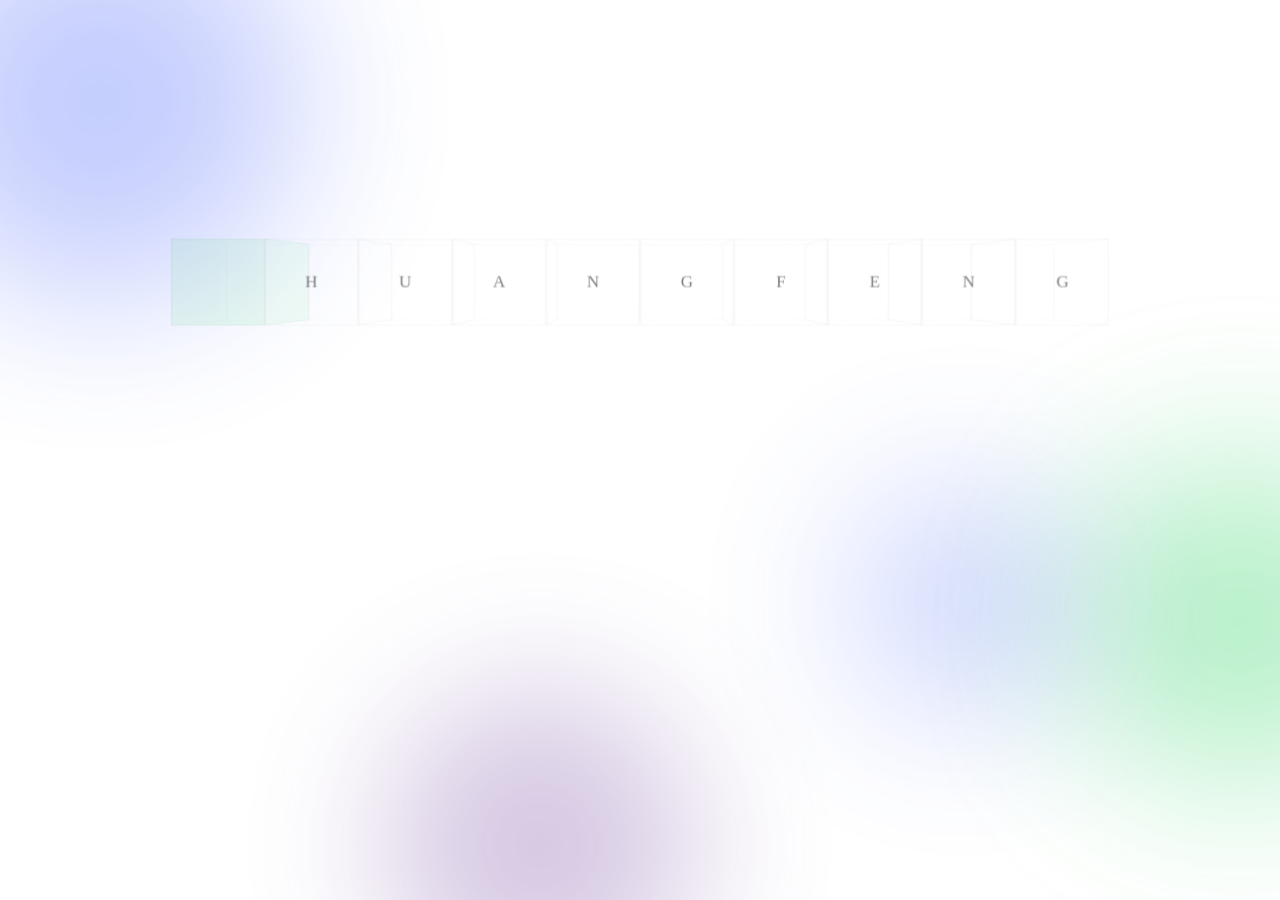
==== index.html @ 44c10cb2 "Initial commit: M3Webside 静态导航网站" ====
<!DOCTYPE html>
<html lang="zh">

<head>
    <meta charset="UTF-8">
    <meta name="viewport" content="width=device-width, initial-scale=1.0">
    <title>M3 - 导航系统</title>
    <link rel="shortcut icon" href="./assets/images/favicon.png">
    <meta name="author" content="M3">
    <meta name="keywords" content="M3,导航,报关,海关,码头">
    <meta name="description" content="M3 - 导航系统">
    <meta http-equiv="refresh" content="0;url=./cn/">
</head>

<body>
    <p>正在跳转到 <a href="./cn/">M3导航系统</a>...</p>
</body>

</html>
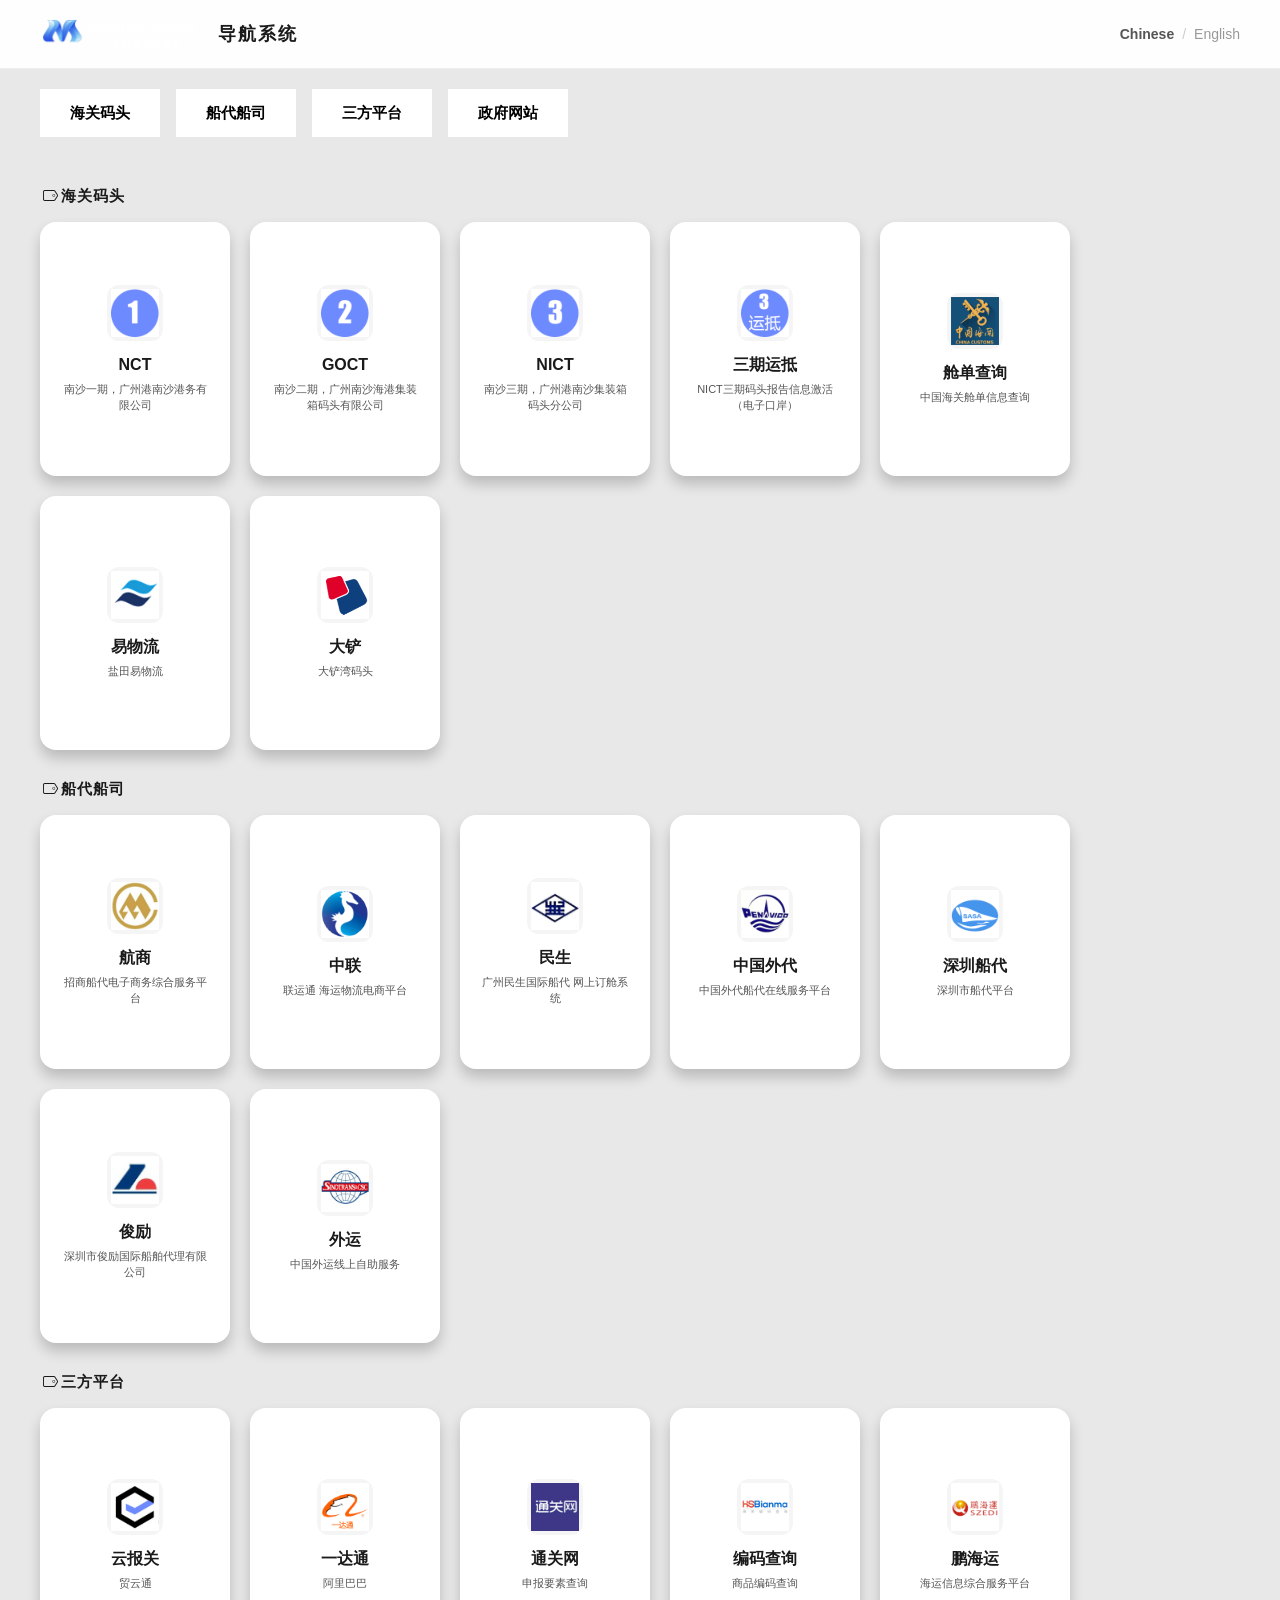
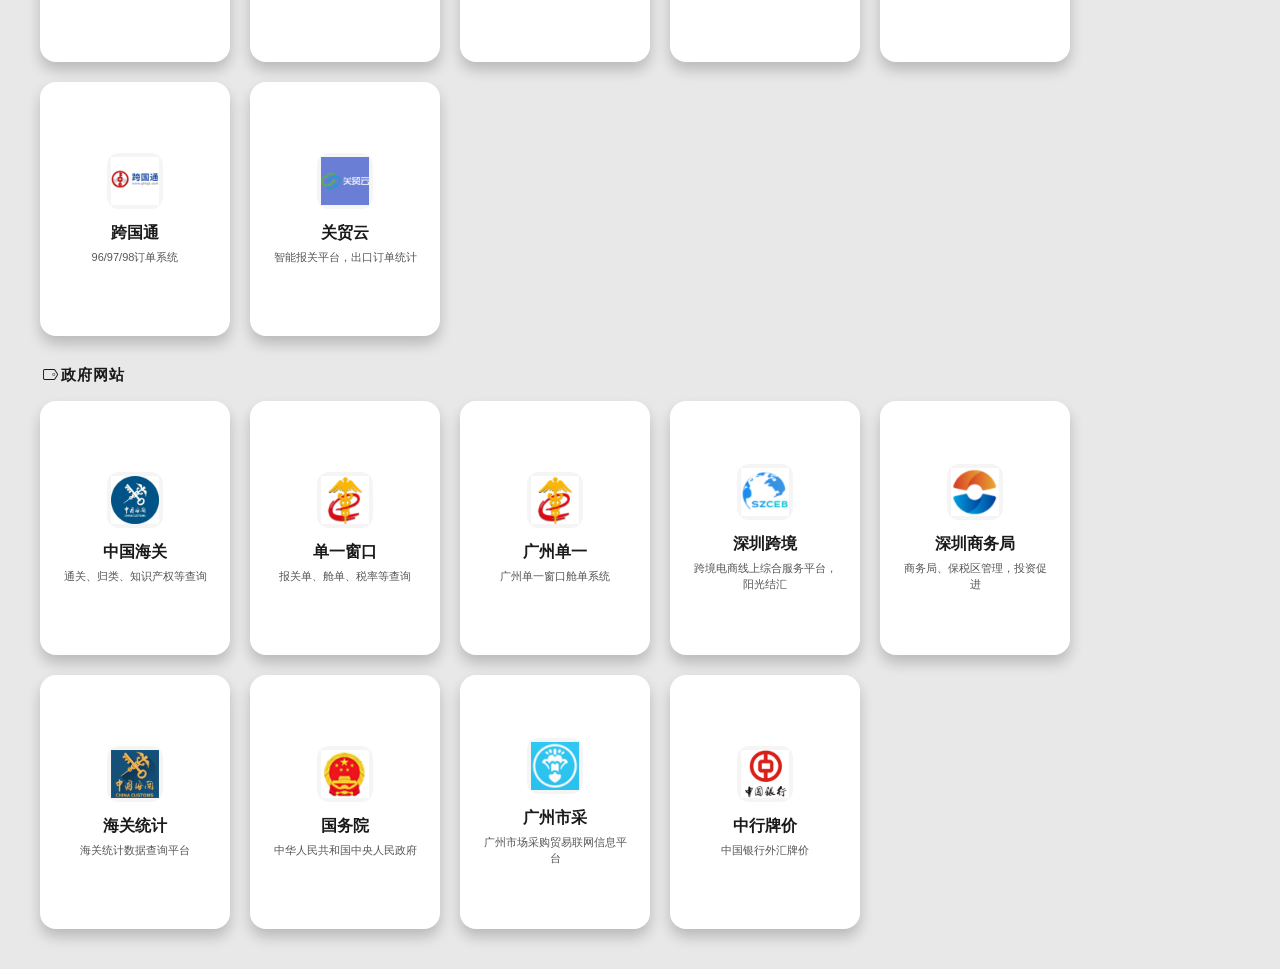
==== commit f885daaf: "Skip loading page - redirect directly to nav.html" ====
--- a/index.html
+++ b/index.html
@@ -9,7 +9,7 @@
     <meta name="author" content="M3">
     <meta name="keywords" content="M3,导航,报关,海关,码头">
     <meta name="description" content="M3 - 导航系统">
-    <meta http-equiv="refresh" content="0;url=./cn/">
+    <meta http-equiv="refresh" content="0;url=./cn/nav.html">
 </head>
 
 <body>
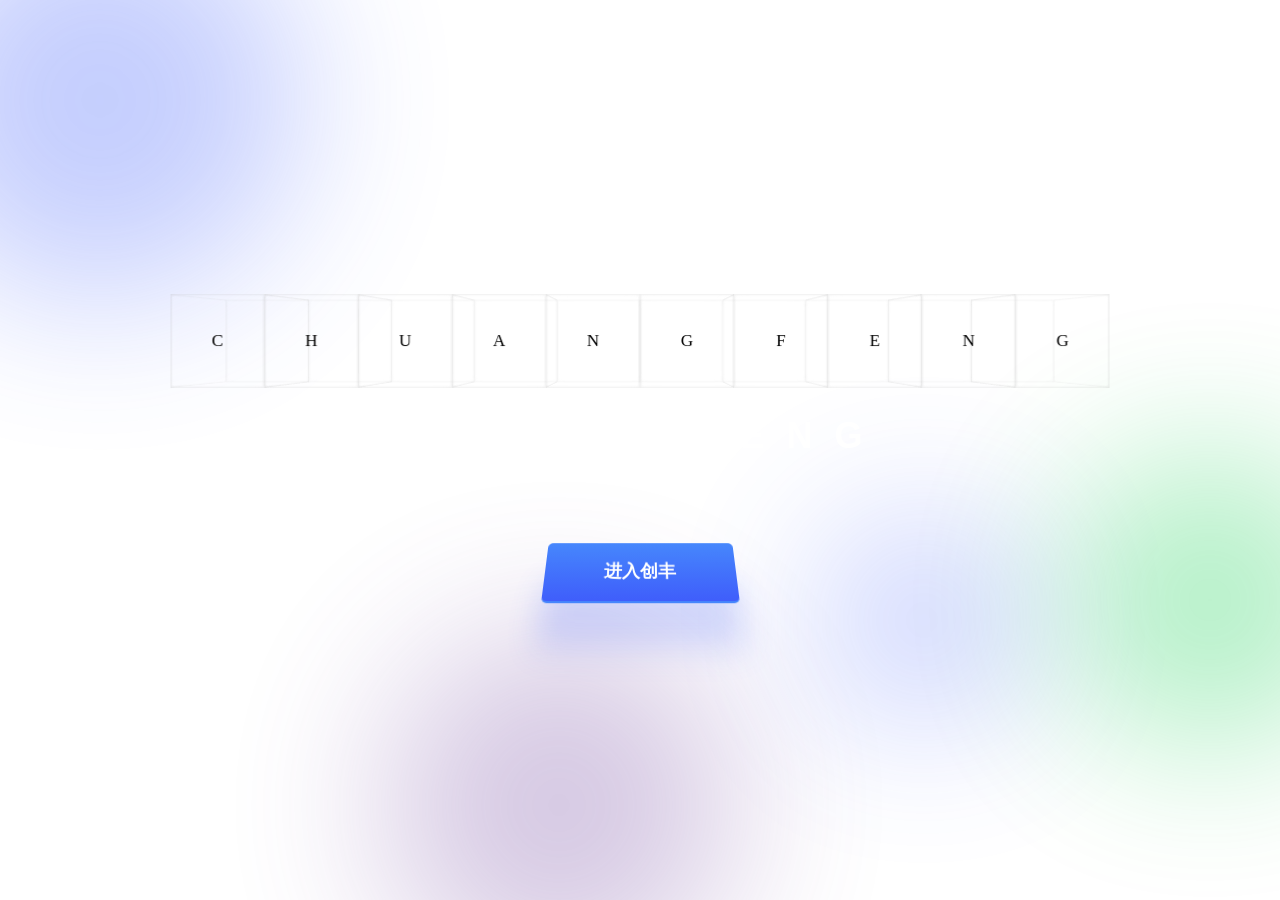
==== commit ca878248: "Replace index.html with CHUANGFENG loading animation page" ====
--- a/index.html
+++ b/index.html
@@ -1,19 +1,253 @@
 <!DOCTYPE html>
-<html lang="zh">
-
+<html lang="zh-CN">
 <head>
     <meta charset="UTF-8">
     <meta name="viewport" content="width=device-width, initial-scale=1.0">
-    <title>M3 - 导航系统</title>
+    <title>M3 - Loading</title>
     <link rel="shortcut icon" href="./assets/images/favicon.png">
-    <meta name="author" content="M3">
-    <meta name="keywords" content="M3,导航,报关,海关,码头">
-    <meta name="description" content="M3 - 导航系统">
-    <meta http-equiv="refresh" content="0;url=./cn/nav.html">
+    <style>
+        * { margin:0; padding:0; box-sizing: border-box; }
+        body {
+            position: fixed; inset: 0;
+            display: flex; align-items: center; justify-content: center;
+            background: linear-gradient(135deg, #667eea 0%, #764ba2 100%);
+            overflow: hidden;
+        }
+
+        /* ===== 背景光斑（CSS动画模拟）===== */
+        .bg-spots {
+            position: fixed; inset: 0;
+            pointer-events: none;
+            overflow: hidden;
+        }
+        .spot {
+            position: absolute;
+            border-radius: 50%;
+            filter: blur(80px);
+            opacity: 0.3;
+            animation: spot-float 8s ease-in-out infinite;
+        }
+        .spot:nth-child(1) { width: 400px; height: 400px; background: #3F5EFB; top: -100px; left: -100px; animation-delay: 0s; }
+        .spot:nth-child(2) { width: 300px; height: 300px; background: #00cc44; top: 50%; right: -80px; animation-delay: -2s; }
+        .spot:nth-child(3) { width: 350px; height: 350px; background: #764ba2; bottom: -80px; left: 30%; animation-delay: -4s; }
+        .spot:nth-child(4) { width: 200px; height: 200px; background: #3F5EFB; bottom: 20%; right: 20%; animation-delay: -6s; }
+        @keyframes spot-float {
+            0%, 100% { transform: translate(0, 0) scale(1); }
+            25%       { transform: translate(30px, 20px) scale(1.1); }
+            50%       { transform: translate(-20px, 40px) scale(0.9); }
+            75%       { transform: translate(40px, -20px) scale(1.05); }
+        }
+
+        /* ===== 全页面居中内容 ===== */
+        .loading-wrapper {
+            display: flex; flex-direction: column; align-items: center;
+            position: relative; z-index: 2;
+        }
+
+        /* ===== 3D格子：从上方掉落动画 ===== */
+        .wrapper-grid {
+            --animation-duration: 3s;
+            --cube-color: #ffffff15;
+            --highlight-color: #00cc44;
+            --cube-width: 88px;
+            --cube-height: 88px;
+
+            position: relative;
+            display: grid;
+            grid-template-columns: repeat(10, var(--cube-width));
+            width: calc(10 * var(--cube-width));
+            height: var(--cube-height);
+            perspective: 700px;
+            margin-bottom: 30px;
+
+            /* 入场动画：从上方掉落 */
+            animation: cubes-drop 1s cubic-bezier(0.175, 0.885, 0.32, 1.275) forwards;
+            opacity: 0;
+            transform: translateY(-120px) rotateX(45deg);
+        }
+        @keyframes cubes-drop {
+            0%   { opacity: 0; transform: translateY(-120px) rotateX(45deg); }
+            100% { opacity: 1; transform: translateY(0) rotateX(0deg); }
+        }
+        .cube {
+            position: relative;
+            transform-style: preserve-3d;
+        }
+        .face {
+            position: absolute;
+            display: flex; align-items: center; justify-content: center;
+            width: var(--cube-width);
+            height: var(--cube-height);
+            background-color: var(--cube-color);
+        }
+        .face-left, .face-right, .face-back, .face-front {
+            box-shadow: inset 0 0 2px 1px #0001, inset 0 0 12px 1px #fff1;
+        }
+        .face-front   { transform: rotateY(0deg)   translateZ(calc(var(--cube-width) / 2)); }
+        .face-back    { transform: rotateY(180deg) translateZ(calc(var(--cube-width) / 2)); opacity: 0.6; }
+        .face-left    { transform: rotateY(-90deg) translateZ(calc(var(--cube-width) / 2)); opacity: 0.6; }
+        .face-right   { transform: rotateY(90deg)  translateZ(calc(var(--cube-width) / 2)); opacity: 0.6; }
+        .face-top     { height: var(--cube-width); transform: rotateX(90deg)  translateZ(calc(var(--cube-width) / 2)); opacity: 0.8; }
+        .face-bottom  { height: var(--cube-width); transform: rotateX(-90deg) translateZ(calc(var(--cube-height) - var(--cube-width) * 0.5)); opacity: 0.8; }
+
+        .cube:nth-child(1) { z-index:0; animation-delay: 0s; }
+        .cube:nth-child(2) { z-index:1; animation-delay: 0.3s; }
+        .cube:nth-child(3) { z-index:2; animation-delay: 0.6s; }
+        .cube:nth-child(4) { z-index:3; animation-delay: 0.9s; }
+        .cube:nth-child(5) { z-index:4; animation-delay: 1.2s; }
+        .cube:nth-child(6) { z-index:5; animation-delay: 1.5s; }
+        .cube:nth-child(7) { z-index:4; animation-delay: 1.8s; }
+        .cube:nth-child(8) { z-index:3; animation-delay: 2.1s; }
+        .cube:nth-child(9) { z-index:2; animation-delay: 2.4s; }
+        .cube:nth-child(10) { z-index:1; animation-delay: 2.7s; }
+
+        .cube { animation: translate-z var(--animation-duration) ease-in-out infinite; }
+        .cube .face {
+            animation: face-color var(--animation-duration) ease-in-out infinite, edge-glow var(--animation-duration) ease-in-out infinite;
+            animation-delay: inherit;
+        }
+        .cube .face.face-front {
+            animation: face-color var(--animation-duration) ease-in-out infinite, face-glow var(--animation-duration) ease-in-out infinite, edge-glow var(--animation-duration) ease-in-out infinite;
+            animation-delay: inherit;
+        }
+
+        @keyframes translate-z {
+            0%, 40%, 100% { transform: translateZ(-2px); }
+            30%            { transform: translateZ(30px) translateY(-2px); }
+        }
+        @keyframes face-color {
+            0%, 50%, 100% { background-color: var(--cube-color); }
+            10%           { background-color: var(--highlight-color); }
+        }
+        @keyframes face-glow {
+            0%, 50%, 100% { color: #fff0; filter: none; }
+            30%           { color: #fff; filter: drop-shadow(0 28px 20px var(--highlight-color)); }
+        }
+        @keyframes edge-glow {
+            0%, 40%, 100% { box-shadow: inset 0 0 2px 1px #0001, inset 0 0 12px 1px #fff1; }
+            30%           { box-shadow: 0 0 4px 0px var(--highlight-color); }
+        }
+
+        /* ===== CHUANGHUA文字：从左侧滑入 ===== */
+        .loading-text {
+            font-family: "Poppins", sans-serif;
+            font-size: 36px;
+            font-weight: 800;
+            letter-spacing: 22px;
+            color: #ffffff;
+            text-shadow: 0 0 30px rgba(255,255,255,0.6);
+            margin-left: 11px;
+
+            /* 入场：从左侧滑入 */
+            animation: text-slide 0.8s 0.4s cubic-bezier(0.175, 0.885, 0.32, 1.275) forwards;
+            opacity: 0;
+            transform: translateX(-80px);
+        }
+        @keyframes text-slide {
+            0%   { opacity: 0; transform: translateX(-80px); }
+            100% { opacity: 1; transform: translateX(0); }
+        }
+
+        /* ===== 进度条：从宽度0展开 ===== */
+        .loading-bar {
+            width: calc(10 * var(--cube-width));
+            height: 4px;
+            background: rgba(255,255,255,0.15);
+            border-radius: 2px;
+            margin-top: 40px;
+            overflow: hidden;
+
+            /* 入场动画：宽度从0展开 */
+            animation: bar-expand 0.8s 0.6s ease-out forwards;
+            transform: scaleX(0);
+            transform-origin: left center;
+        }
+        @keyframes bar-expand {
+            0%   { transform: scaleX(0); opacity: 0; }
+            100% { transform: scaleX(1); opacity: 1; }
+        }
+        .loading-bar::after {
+            content: '';
+            display: block;
+            width: 30%;
+            height: 100%;
+            background: linear-gradient(90deg, transparent, #00cc44, transparent);
+            border-radius: 2px;
+            animation: loading-sweep 1.5s ease-in-out infinite;
+        }
+        @keyframes loading-sweep {
+            0%   { transform: translateX(-100%); }
+            100% { transform: translateX(400%); }
+        }
+
+        /* ===== 进入创华按钮：从底部浮起 ===== */
+        .btn-wrapper {
+            margin-top: 40px;
+            width: calc(10 * var(--cube-width));
+            display: flex;
+            justify-content: center;
+
+            /* 入场动画：从底部浮起 */
+            animation: btn-rise 0.8s 0.8s cubic-bezier(0.175, 0.885, 0.32, 1.275) forwards;
+            opacity: 0;
+            transform: translateY(60px);
+        }
+        @keyframes btn-rise {
+            0%   { opacity: 0; transform: translateY(60px); }
+            100% { opacity: 1; transform: translateY(0); }
+        }
+        .enter-btn {
+            font-size: 18px;
+            padding: 1em 3.3em;
+            cursor: pointer;
+            transform: perspective(200px) rotateX(15deg);
+            color: white;
+            font-weight: 900;
+            border: none;
+            border-radius: 5px;
+            background: linear-gradient(0deg, rgba(63, 94, 251, 1) 0%, rgba(70, 135, 252, 1) 100%);
+            box-shadow: rgba(63, 94, 251, 0.2) 0px 40px 29px 0px;
+            will-change: transform;
+            transition: all 0.3s;
+            border-bottom: 2px solid rgba(70, 135, 252, 1);
+            text-decoration: none;
+            display: inline-block;
+        }
+        .enter-btn:hover {
+            transform: perspective(180px) rotateX(30deg) translateY(2px);
+        }
+        .enter-btn:active {
+            transform: perspective(170px) rotateX(36deg) translateY(5px);
+        }
+    </style>
 </head>
-
 <body>
-    <p>正在跳转到 <a href="./cn/">M3导航系统</a>...</p>
+    <!-- 背景光斑 -->
+    <div class="bg-spots">
+        <div class="spot"></div>
+        <div class="spot"></div>
+        <div class="spot"></div>
+        <div class="spot"></div>
+    </div>
+
+    <div class="loading-wrapper">
+        <div class="wrapper-grid">
+            <div class="cube"><div class="face face-front">C</div><div class="face face-back"></div><div class="face face-left"></div><div class="face face-right"></div><div class="face face-top"></div><div class="face face-bottom"></div></div>
+            <div class="cube"><div class="face face-front">H</div><div class="face face-back"></div><div class="face face-left"></div><div class="face face-right"></div><div class="face face-top"></div><div class="face face-bottom"></div></div>
+            <div class="cube"><div class="face face-front">U</div><div class="face face-back"></div><div class="face face-left"></div><div class="face face-right"></div><div class="face face-top"></div><div class="face face-bottom"></div></div>
+            <div class="cube"><div class="face face-front">A</div><div class="face face-back"></div><div class="face face-left"></div><div class="face face-right"></div><div class="face face-top"></div><div class="face face-bottom"></div></div>
+            <div class="cube"><div class="face face-front">N</div><div class="face face-back"></div><div class="face face-left"></div><div class="face face-right"></div><div class="face face-top"></div><div class="face face-bottom"></div></div>
+            <div class="cube"><div class="face face-front">G</div><div class="face face-back"></div><div class="face face-left"></div><div class="face face-right"></div><div class="face face-top"></div><div class="face face-bottom"></div></div>
+            <div class="cube"><div class="face face-front">F</div><div class="face face-back"></div><div class="face face-left"></div><div class="face face-right"></div><div class="face face-top"></div><div class="face face-bottom"></div></div>
+            <div class="cube"><div class="face face-front">E</div><div class="face face-back"></div><div class="face face-left"></div><div class="face face-right"></div><div class="face face-top"></div><div class="face face-bottom"></div></div>
+            <div class="cube"><div class="face face-front">N</div><div class="face face-back"></div><div class="face face-left"></div><div class="face face-right"></div><div class="face face-top"></div><div class="face face-bottom"></div></div>
+            <div class="cube"><div class="face face-front">G</div><div class="face face-back"></div><div class="face face-left"></div><div class="face face-right"></div><div class="face face-top"></div><div class="face face-bottom"></div></div>
+        </div>
+        <div class="loading-text">CHUANGFENG</div>
+        <div class="loading-bar"></div>
+        <div class="btn-wrapper">
+            <a href="./cn/nav.html" class="enter-btn">进入创丰</a>
+        </div>
+    </div>
 </body>
-
-</html>
+</html>
